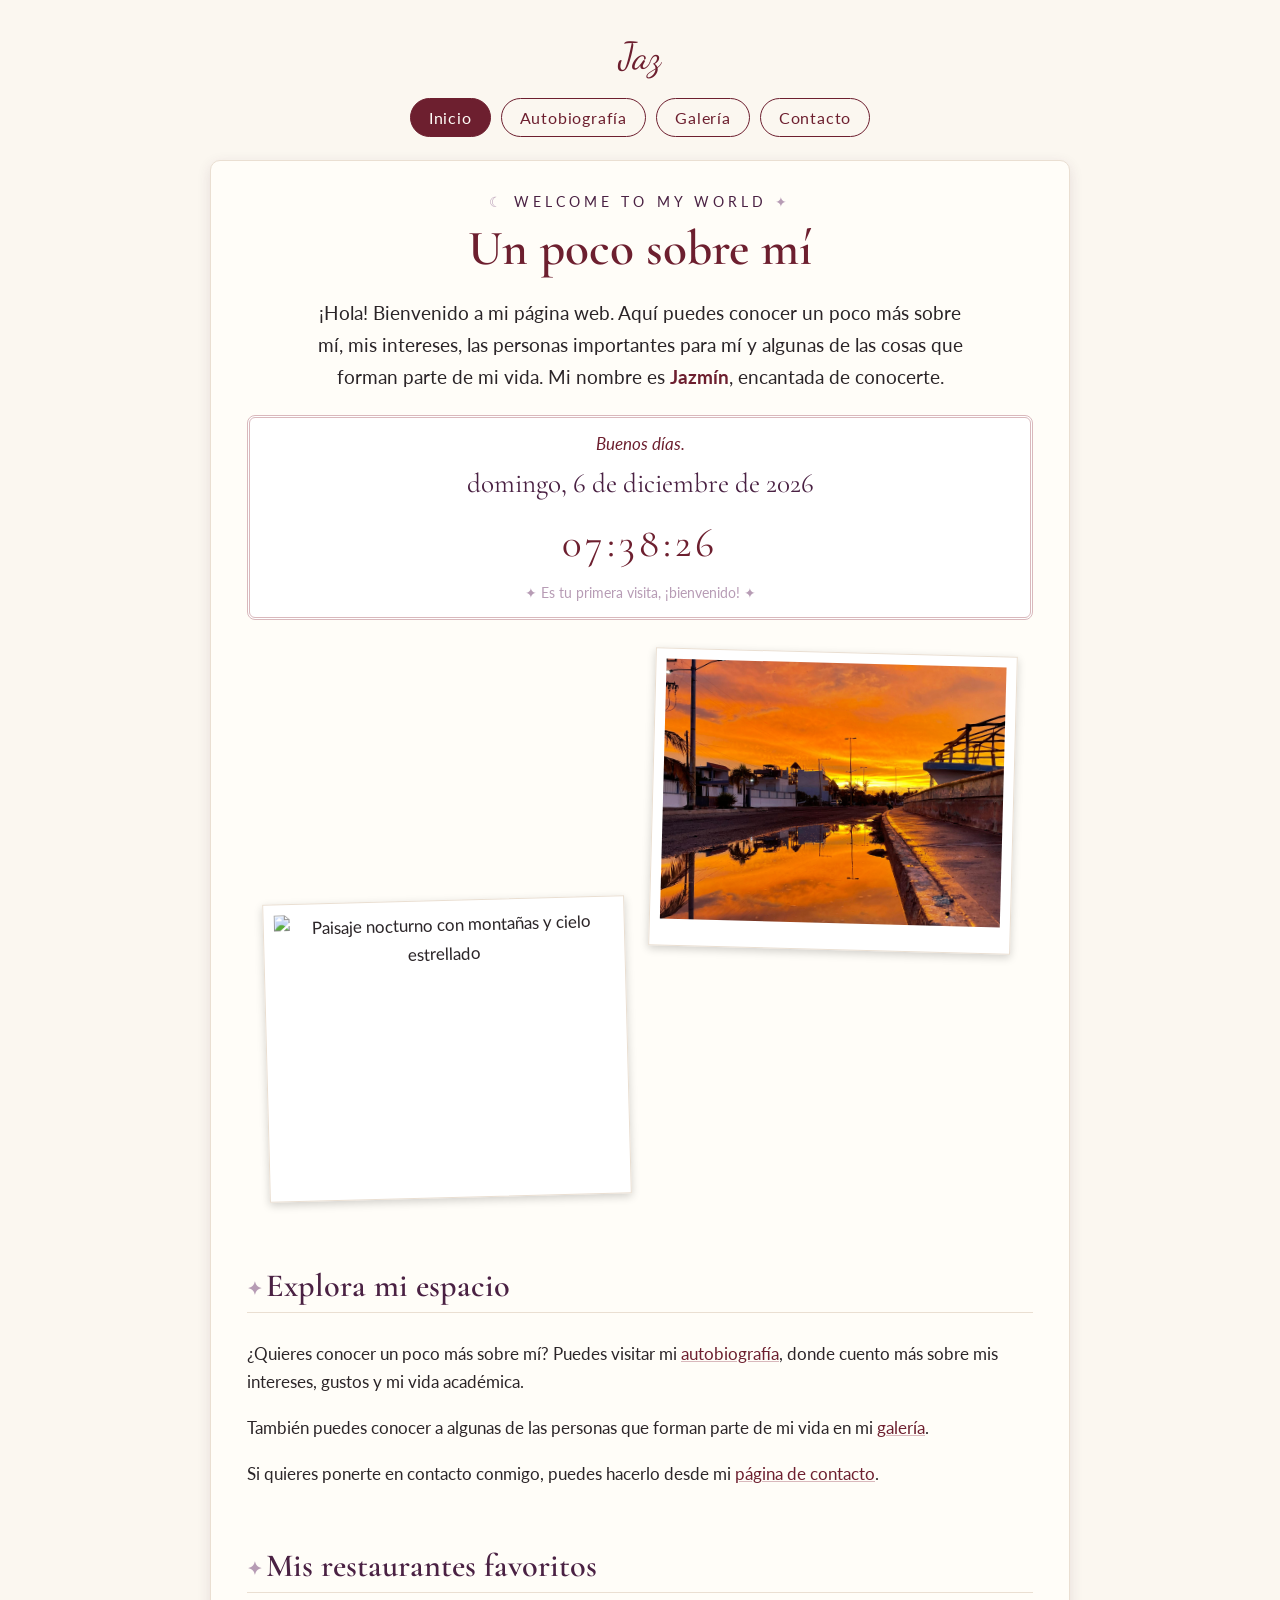
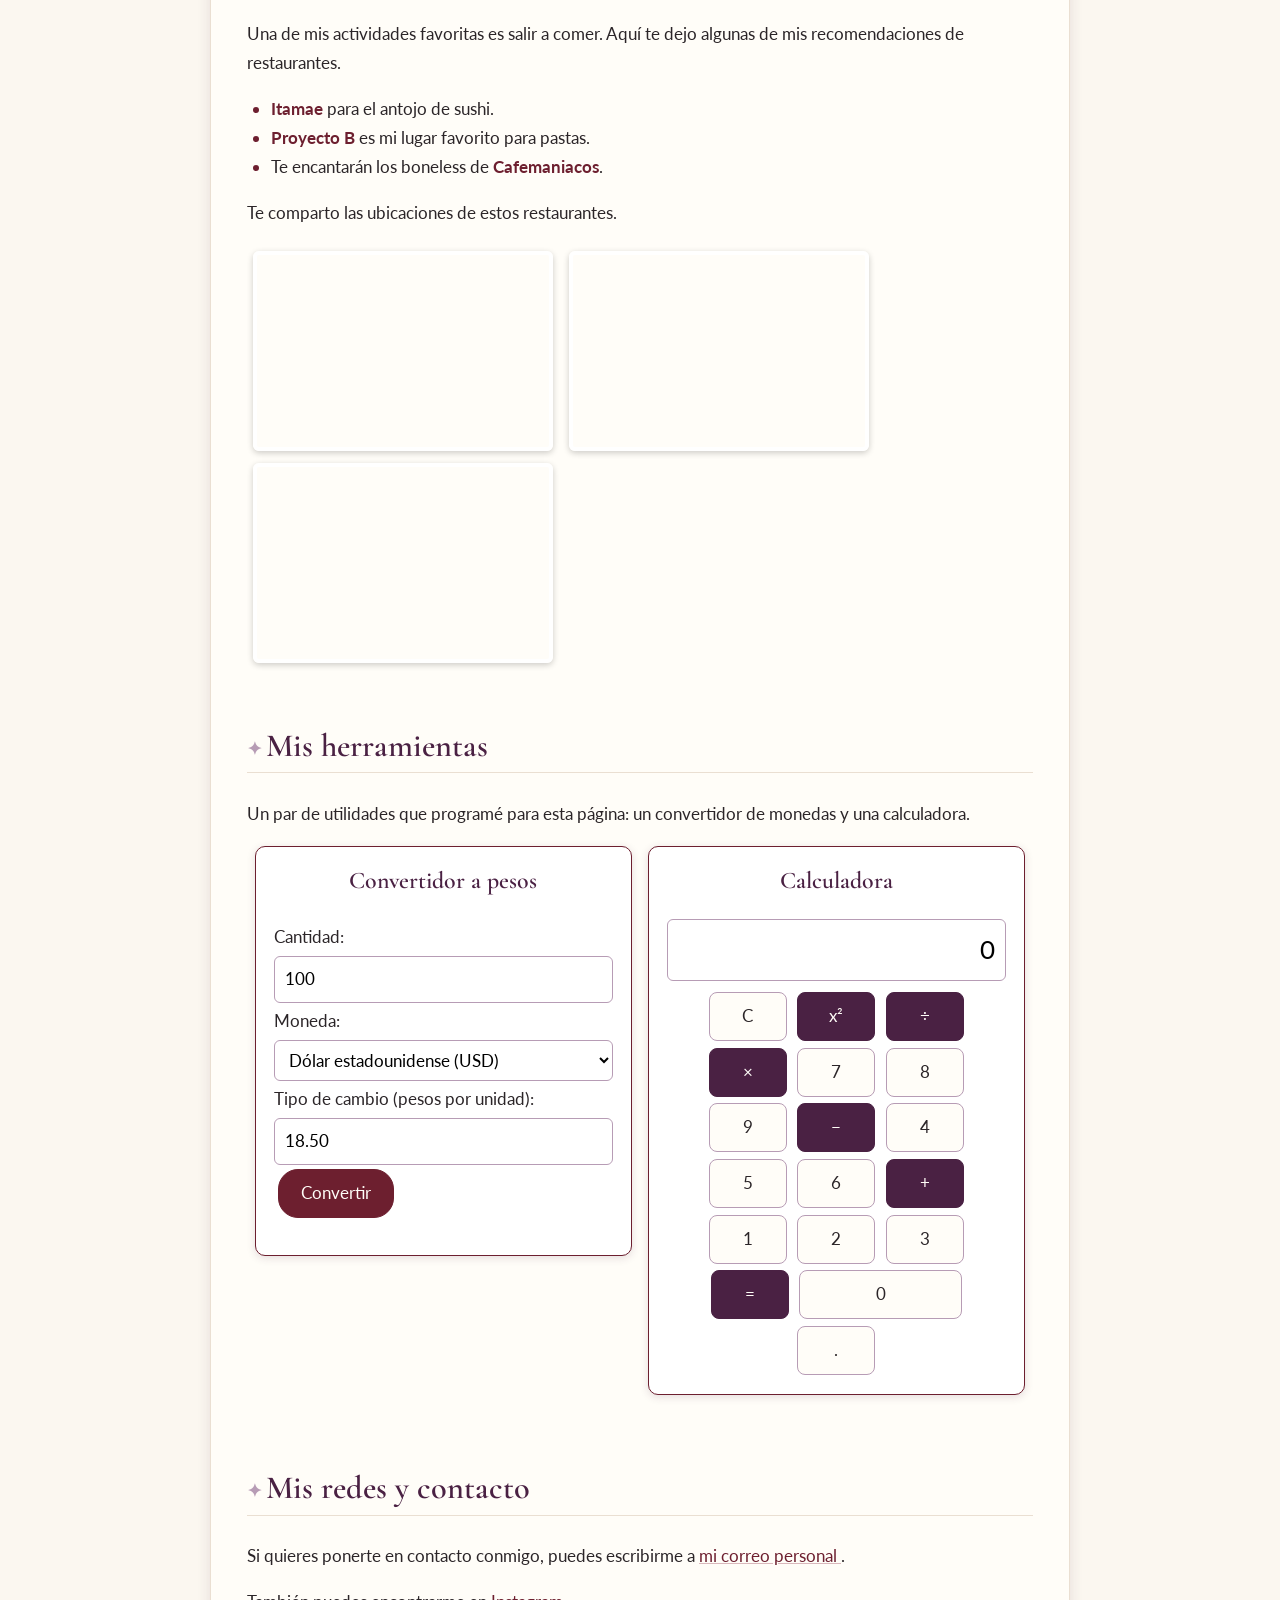
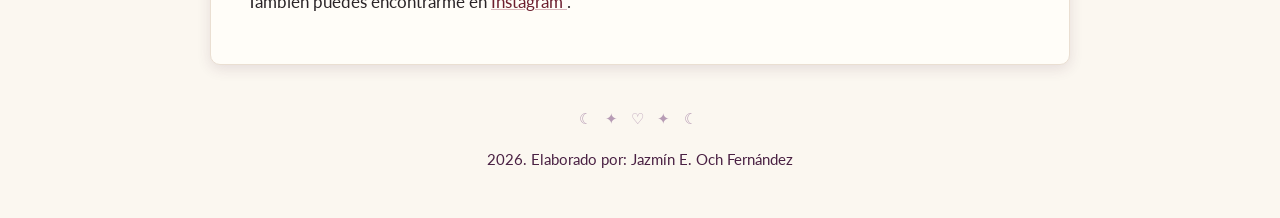
==== index.html @ 5e287802 "Add files via upload" ====
<!DOCTYPE html>
<html lang="es">

<head>

    <meta charset="UTF-8">
    <meta name="author" content="Jazmín E. Och Fernández">
    <meta name="viewport" content="width=device-width, initial-scale=1.0">
    
    <title>Jaz — Mi espacio</title>


    <link rel="preconnect" href="https://fonts.googleapis.com">
    <link href="https://fonts.googleapis.com/css2?family=Cormorant+Garamond:ital,wght@0,500;0,600;1,500&family=Dancing+Script:wght@600&family=Lato:wght@400;700&display=swap" rel="stylesheet">
    <link rel="stylesheet" type="text/css" href="estilo.css">
    <script type="text/javascript" src="script.js" defer></script>
</head>

<body>

    <header class="cabecera">
        <p class="marca">Jaz </p>
        <nav>
            <ul>
                <li><a href="index.html" class="activa">Inicio</a></li>
                <li><a href="autobiografia.html">Autobiografía</a></li>
                <li><a href="galery.html">Galería</a></li>
                <li><a href="contacto.html">Contacto</a></li>
            </ul>
        </nav>
    </header>

    <main class="contenedor">

            <p class="etiqueta">WELCOME TO MY WORLD</p>

            <h1>Un poco sobre mí</h1>

        <p class="bienvenida">
            ¡Hola! Bienvenido a mi página web.
            Aquí puedes conocer un poco más sobre mí, mis intereses,
            las personas importantes para mí y algunas de las cosas
            que forman parte de mi vida.
            Mi nombre es <strong>Jazmín</strong>, encantada de conocerte.
        </p>


                <section class="reloj">
            <p id="saludo"></p>
            <p id="fecha"></p>
            <p id="hora"></p>
            <p id="visitas"></p>
        </section>

        <section class="galeria">

            <div class="imagen">

                <img
                    src="https://images.unsplash.com/photo-1519608487953-e999c86e7455?auto=format&fit=crop&w=900&q=80"
                    alt="Paisaje nocturno con montañas y cielo estrellado"
                     width="500"             
                     height="350">


            </div>


            <div class="imagen">

                <img
                    width="500"
                    height="350"
                    src="media/mi-foto.jpeg"
                    alt="Imagen de mi autoría">


            </div>

        </section>


        <h2>Explora mi espacio</h2>

        <p>
            ¿Quieres conocer un poco más sobre mí?
            Puedes visitar mi
            <a href="autobiografia.html">autobiografía</a>,
            donde cuento más sobre mis intereses, gustos y mi vida académica.
        </p>

        <p>
            También puedes conocer a algunas de las personas que forman parte
            de mi vida en mi
            <a href="galery.html">galería</a>.
        </p>

        <p>
            Si quieres ponerte en contacto conmigo, puedes hacerlo desde mi
            <a href="contacto.html">página de contacto</a>.
        </p>


        <h2>Mis restaurantes favoritos</h2>

        <p>
            Una de mis actividades favoritas es salir a comer.
            Aquí te dejo algunas de mis recomendaciones de restaurantes.
        </p>
        <ul>
            <li><strong>Itamae</strong> para el antojo de sushi.</li>
            <li><strong>Proyecto B</strong> es mi lugar favorito para pastas.</li>
            <li>Te encantarán los boneless de <strong>Cafemaniacos</strong>.</li>
        </ul>

        <p>
            Te comparto las ubicaciones de estos restaurantes.
        </p>

        <iframe 
        src="https://www.google.com/maps/embed?pb=!1m18!1m12!1m3!1d3721.1677918383225!2d-88.15458222656211!3d21.14571978375464!2m3!1f0!2f0!3f0!3m2!1i1024!2i768!4f13.1!3m3!1m2!1s0x8f522b26569f0211%3A0xb43901bb1d232b8f!2sITAMAE%20SUSHI%20TIZIMIN!5e0!3m2!1ses-419!2smx!4v1788575658664!5m2!1ses-419!2smx" 
        width="300" 
        height="200" 
        style="border:0;" 
        title="Mapa de Itamae Sushi" allowfullscreen="" 
        loading="lazy" 
        referrerpolicy="strict-origin-when-cross-origin">
        </iframe>

        <iframe 
           src="https://www.google.com/maps/embed?pb=!1m18!1m12!1m3!1d3721.2004046691836!2d-88.15529252656208!3d21.144421483799483!2m3!1f0!2f0!3f0!3m2!1i1024!2i768!4f13.1!3m3!1m2!1s0x8f522be09eb9d9cf%3A0x3b274da14af0562b!2sProyecto%20B!5e0!3m2!1ses-419!2smx!4v1788575747002!5m2!1ses-419!2smx" 
           width="300" 
           height="200" 
           style="border:0;" 
           title="Mapa de Proyecto B" allowfullscreen="" 
           loading="lazy" 
           referrerpolicy="strict-origin-when-cross-origin">
        </iframe>

        <iframe 
           src="https://www.google.com/maps/embed?pb=!1m18!1m12!1m3!1d3721.3566675374177!2d-88.15519042656226!3d21.13819968401425!2m3!1f0!2f0!3f0!3m2!1i1024!2i768!4f13.1!3m3!1m2!1s0x8f522b23e8b515a1%3A0x67014888952acbad!2sCafemaniacos!5e0!3m2!1ses-419!2smx!4v1788575806707!5m2!1ses-419!2smx" 
           width="300" 
           height="200" 
           style="border:0;" 
           title="Mapa de Cafemaniacos" allowfullscreen="" 
           loading="lazy" 
           referrerpolicy="strict-origin-when-cross-origin">
        </iframe>


        <h2>Mis herramientas</h2>

        <p>
            Un par de utilidades que programé para esta página: un convertidor de
            monedas y una calculadora.
        </p>

        <div class="tarjeta" id="convertidor">
            <h3>Convertidor a pesos</h3>
            <label for="monto">Cantidad:</label>
            <input type="text" id="monto" value="100">
            <label for="moneda">Moneda:</label>
            <select id="moneda" onchange="cambiarTasa()">
                <option value="18.50">Dólar estadounidense (USD)</option>
                <option value="21.50">Euro (EUR)</option>
                <option value="24.50">Libra esterlina (GBP)</option>
            </select>
            <label for="tasa">Tipo de cambio (pesos por unidad):</label>
            <input type="text" id="tasa" value="18.50">
            <button type="button" onclick="convertir()">Convertir</button>
            <p id="resultado-conv"></p>
        </div>

        <div class="tarjeta" id="calculadora">
            <h3>Calculadora</h3>
            <input type="text" id="pantalla" value="0" readonly>
            <div class="teclas">
                <button type="button" onclick="limpiarCalc()">C</button>
                <button type="button" class="op" onclick="alCuadrado()">x²</button>
                <button type="button" class="op" onclick="operar('/')">÷</button>
                <button type="button" class="op" onclick="operar('*')">×</button>
                <button type="button" onclick="pulsar('7')">7</button>
                <button type="button" onclick="pulsar('8')">8</button>
                <button type="button" onclick="pulsar('9')">9</button>
                <button type="button" class="op" onclick="operar('-')">−</button>
                <button type="button" onclick="pulsar('4')">4</button>
                <button type="button" onclick="pulsar('5')">5</button>
                <button type="button" onclick="pulsar('6')">6</button>
                <button type="button" class="op" onclick="operar('+')">+</button>
                <button type="button" onclick="pulsar('1')">1</button>
                <button type="button" onclick="pulsar('2')">2</button>
                <button type="button" onclick="pulsar('3')">3</button>
                <button type="button" class="op" onclick="calcular()">=</button>
                <button type="button" class="cero" onclick="pulsar('0')">0</button>
                <button type="button" onclick="punto()">.</button>
            </div>
        </div>

        <div class="limpiar"></div>

        <h2>Mis redes y contacto</h2>

<p>
    Si quieres ponerte en contacto conmigo, puedes escribirme a
    <a href="mailto:fernandezjazmin075@gmail.com">
        mi correo personal
    </a>.
</p>

<p>
    También puedes encontrarme en
    <a href="https://www.instagram.com/fernjazmi" target="_blank">
        Instagram
    </a>.
</p>


    </main>

    <footer>
            <p>2026. Elaborado por: Jazmín E. Och Fernández</p>
        </footer>

</body>

</html>
---- estilo.css ----
/* ===== Paleta (variables CSS: cambiar un color aquí lo cambia en todo el sitio) ===== */
:root {
    --vino: #6d1f2f;
    --ciruela: #4a2143;
    --carbon: #2b2528;
    --marfil: #fbf7f0;
    --crema: #fffdf8;
    --beige: #eadfd2;
    --malva: #b79cb5;
    --rosa: #d9b8bc;
}

/* ===== Base ===== */
* { box-sizing: border-box; }

body {
    margin: 0;
    background-color: var(--marfil);
    color: var(--carbon);
    font-family: Lato, Arial, sans-serif;
    font-size: 17px;
    line-height: 1.7;
}

.contenedor {
    max-width: 860px;
    margin: 20px auto 30px auto;
    padding: 30px 36px;
    background-color: var(--crema);
    border: 1px solid var(--beige);
    border-radius: 10px;
    box-shadow: 0 4px 14px rgba(74, 33, 67, 0.12);
}

/* ===== Cabecera y menú ===== */
.cabecera {
    max-width: 860px;
    margin: 25px auto 0 auto;
    text-align: center;
}

.marca {
    margin: 0;
    font-family: 'Dancing Script', cursive;
    font-size: 2.2em;
    color: var(--vino);
}

nav ul { list-style: none; margin: 6px 0 0 0; padding: 0; }
nav li { display: inline; }

nav a {
    display: inline-block;
    margin: 3px;
    padding: 5px 18px;
    border: 1px solid var(--vino);
    border-radius: 20px;
    color: var(--vino);
    text-decoration: none;
    font-size: 0.95em;
    letter-spacing: 0.05em;
}

nav a:hover, nav a.activa {
    background-color: var(--vino);
    color: var(--crema);
}

/* ===== Títulos y texto ===== */
h1, h2, h3 {
    font-family: 'Cormorant Garamond', Georgia, serif;
    font-weight: 600;
    line-height: 1.2;
}

h1 { text-align: center; font-size: 2.9em; color: var(--vino); margin: 0.1em 0 0.4em 0; }

h2 {
    font-size: 1.9em;
    color: var(--ciruela);
    margin-top: 1.8em;
    padding-bottom: 0.2em;
    border-bottom: 1px solid var(--beige);
}

/* ===== La parte del simbolo fue sacado con IA como parte de la estética ===== */
h2::before { content: "✦ "; font-size: 0.55em; color: var(--malva); vertical-align: middle; }
h3 { font-size: 1.4em; color: var(--ciruela); }

.etiqueta {
    text-align: center;
    margin: 0;
    font-size: 0.8em;
    letter-spacing: 0.3em;
    color: var(--ciruela);
}
.etiqueta::before { content: "☾ "; color: var(--malva); }
.etiqueta::after { content: " ✦"; color: var(--malva); }

.bienvenida { max-width: 650px; margin: 0 auto; text-align: center; font-size: 1.1em; }

strong { color: var(--vino); }
a { color: var(--vino); text-decoration-color: var(--rosa); }
a:hover { color: var(--ciruela); }
ul { padding-left: 1.4em; }
li::marker { color: var(--vino); }

/* ===== Imágenes, video, audio y mapas ===== */
img { max-width: 100%; height: auto; }

.galeria { text-align: center; margin: 20px 0; }

.imagen {
    display: inline-block;
    width: 46%;
    margin: 10px;
    padding: 10px 10px 26px 10px;
    background-color: #fff;
    border: 1px solid var(--beige);
    box-shadow: 0 3px 8px rgba(0, 0, 0, 0.18);
}
.imagen:nth-child(odd) { transform: rotate(-1.5deg); }
.imagen:nth-child(even) { transform: rotate(1.5deg); }
.imagen img { display: block; width: 100%; height: 260px; object-fit: cover; }

main > img {
    display: block;
    margin: 18px auto;
    padding: 10px 10px 26px 10px;
    background-color: #fff;
    border: 1px solid var(--beige);
    box-shadow: 0 3px 8px rgba(0, 0, 0, 0.18);
}

video { display: block; max-width: 100%; height: auto; margin: 12px 0; border-radius: 8px; border: 1px solid var(--beige); }
audio { display: block; width: 100%; margin: 12px 0; }

iframe {
    max-width: 100%;
    margin: 6px;
    vertical-align: top;
    border: 4px solid #fff !important;
    border-radius: 6px;
    box-shadow: 0 2px 6px rgba(0, 0, 0, 0.2);
}

/* ===== Reloj de la portada ===== */
.reloj {
    margin: 22px 0;
    padding: 10px 14px;
    text-align: center;
    background-color: #fff;
    border: 3px double var(--rosa);
    border-radius: 8px;
}
.reloj p { margin: 2px 0; }
#saludo { color: var(--vino); font-style: italic; }
#fecha { font-family: 'Cormorant Garamond', Georgia, serif; font-size: 1.6em; color: var(--ciruela); }
#hora { font-family: 'Cormorant Garamond', Georgia, serif; font-size: 2.4em; letter-spacing: 0.1em; color: var(--vino); }
#visitas { font-size: 0.85em; color: var(--malva); }

/* ===== Tarjetas (convertidor y calculadora) ===== */
.tarjeta {
    float: left;
    width: 48%;
    margin: 0 1% 16px 1%;
    padding: 6px 18px 16px 18px;
    background-color: #fff;
    border: 1px solid var(--vino);
    border-radius: 10px;
    box-shadow: 0 2px 8px rgba(74, 33, 67, 0.15);
}
.tarjeta h3 { margin-top: 0.6em; text-align: center; }
.limpiar { clear: both; }

#resultado-conv { margin-top: 10px; text-align: center; }

#pantalla { text-align: right; font-size: 1.5em; margin-bottom: 8px; }
.teclas { text-align: center; }
.teclas button {
    width: 23%;
    margin: 1%;
    padding: 9px 0;
    background-color: var(--crema);
    color: var(--carbon);
    border: 1px solid var(--malva);
    border-radius: 8px;
}
.teclas button:hover { background-color: var(--beige); }
.teclas .op { background-color: var(--ciruela); color: var(--crema); border-color: var(--ciruela); }
.teclas .op:hover { background-color: var(--vino); }
.teclas .cero { width: 48%; }

/* ===== Formularios ===== */
fieldset { margin: 0 0 18px 0; padding: 10px 18px 14px 18px; border: 1px solid var(--rosa); border-radius: 8px; }
legend { padding: 0 8px; font-family: 'Cormorant Garamond', Georgia, serif; font-size: 1.3em; color: var(--vino); }
label { display: inline-block; margin: 4px 14px 4px 0; }

input[type="text"], input[list], select, textarea {
    width: 100%;
    max-width: 440px;
    padding: 8px 10px;
    background-color: #fff;
    border: 1px solid var(--malva);
    border-radius: 6px;
    font: inherit;
}
input:focus, select:focus, textarea:focus { outline: 2px solid var(--rosa); }
input[type="radio"], input[type="checkbox"] { accent-color: var(--vino); }

button, input[type="submit"] {
    margin: 4px;
    padding: 9px 22px;
    background-color: var(--vino);
    color: var(--crema);
    border: 1px solid var(--vino);
    border-radius: 20px;
    font: inherit;
    cursor: pointer;
}
button:hover { background-color: var(--ciruela); border-color: var(--ciruela); }
button:disabled { background-color: var(--malva); border-color: var(--malva); cursor: default; }
button.secundario { background-color: transparent; color: var(--vino); }
button.secundario:hover { background-color: var(--beige); }

.error { display: block; min-height: 1.3em; font-size: 0.88em; font-style: italic; color: var(--vino); }
.exito { margin-top: 14px; padding: 10px 16px; background-color: #f6ecee; border-left: 4px solid var(--vino); border-radius: 6px; }
#contador { font-size: 0.85em; color: var(--malva); }

/* ===== Cuestionario ===== */
.pregunta {
    margin: 14px 0;
    padding: 8px 18px;
    background-color: #fff;
    border: 1px solid var(--beige);
    border-left: 4px solid var(--ciruela);
    border-radius: 8px;
}
.pregunta p { margin: 0.3em 0; }
.pregunta label { display: block; margin: 2px 0; }
.resp { display: block; font-size: 0.92em; }
.bien { color: var(--ciruela); font-weight: bold; }
.mal { color: var(--vino); font-weight: bold; }

/* ===== Tabla de la galería ===== */
table { width: 100%; margin: 15px 0; border-collapse: collapse; background-color: var(--crema); }
th, td { padding: 12px; border: 1px solid var(--beige); text-align: center; vertical-align: top; font-size: 0.95em; }
th { background-color: var(--ciruela); color: var(--crema); font-family: 'Cormorant Garamond', Georgia, serif; font-size: 1.4em; font-weight: 600; }
td.categoria { width: 90px; vertical-align: middle; background-color: #f6ecee; color: var(--vino); font-family: 'Cormorant Garamond', Georgia, serif; font-size: 1.3em; font-weight: 600; }
td img { width: 100%; max-width: 200px; margin-bottom: 6px; border: 6px solid #fff; box-shadow: 0 2px 6px rgba(0, 0, 0, 0.25); }

/* ===== Pie de página. La parte del simbolo fue sacado con IA como parte de la estética ===== */
footer { padding: 10px 10px 30px 10px; text-align: center; font-size: 0.9em; color: var(--ciruela); }
footer::before { content: "☾ ✦ ♡ ✦ ☾"; display: block; letter-spacing: 0.3em; color: var(--malva); }

/* ===== Pantallas pequeñas ===== */
@media (max-width: 700px) {
    .contenedor { margin: 15px 8px; padding: 20px 16px; }
    .tarjeta { float: none; width: 100%; margin: 0 0 16px 0; }
    .imagen { width: 90%; }
    td.categoria { width: auto; }
}
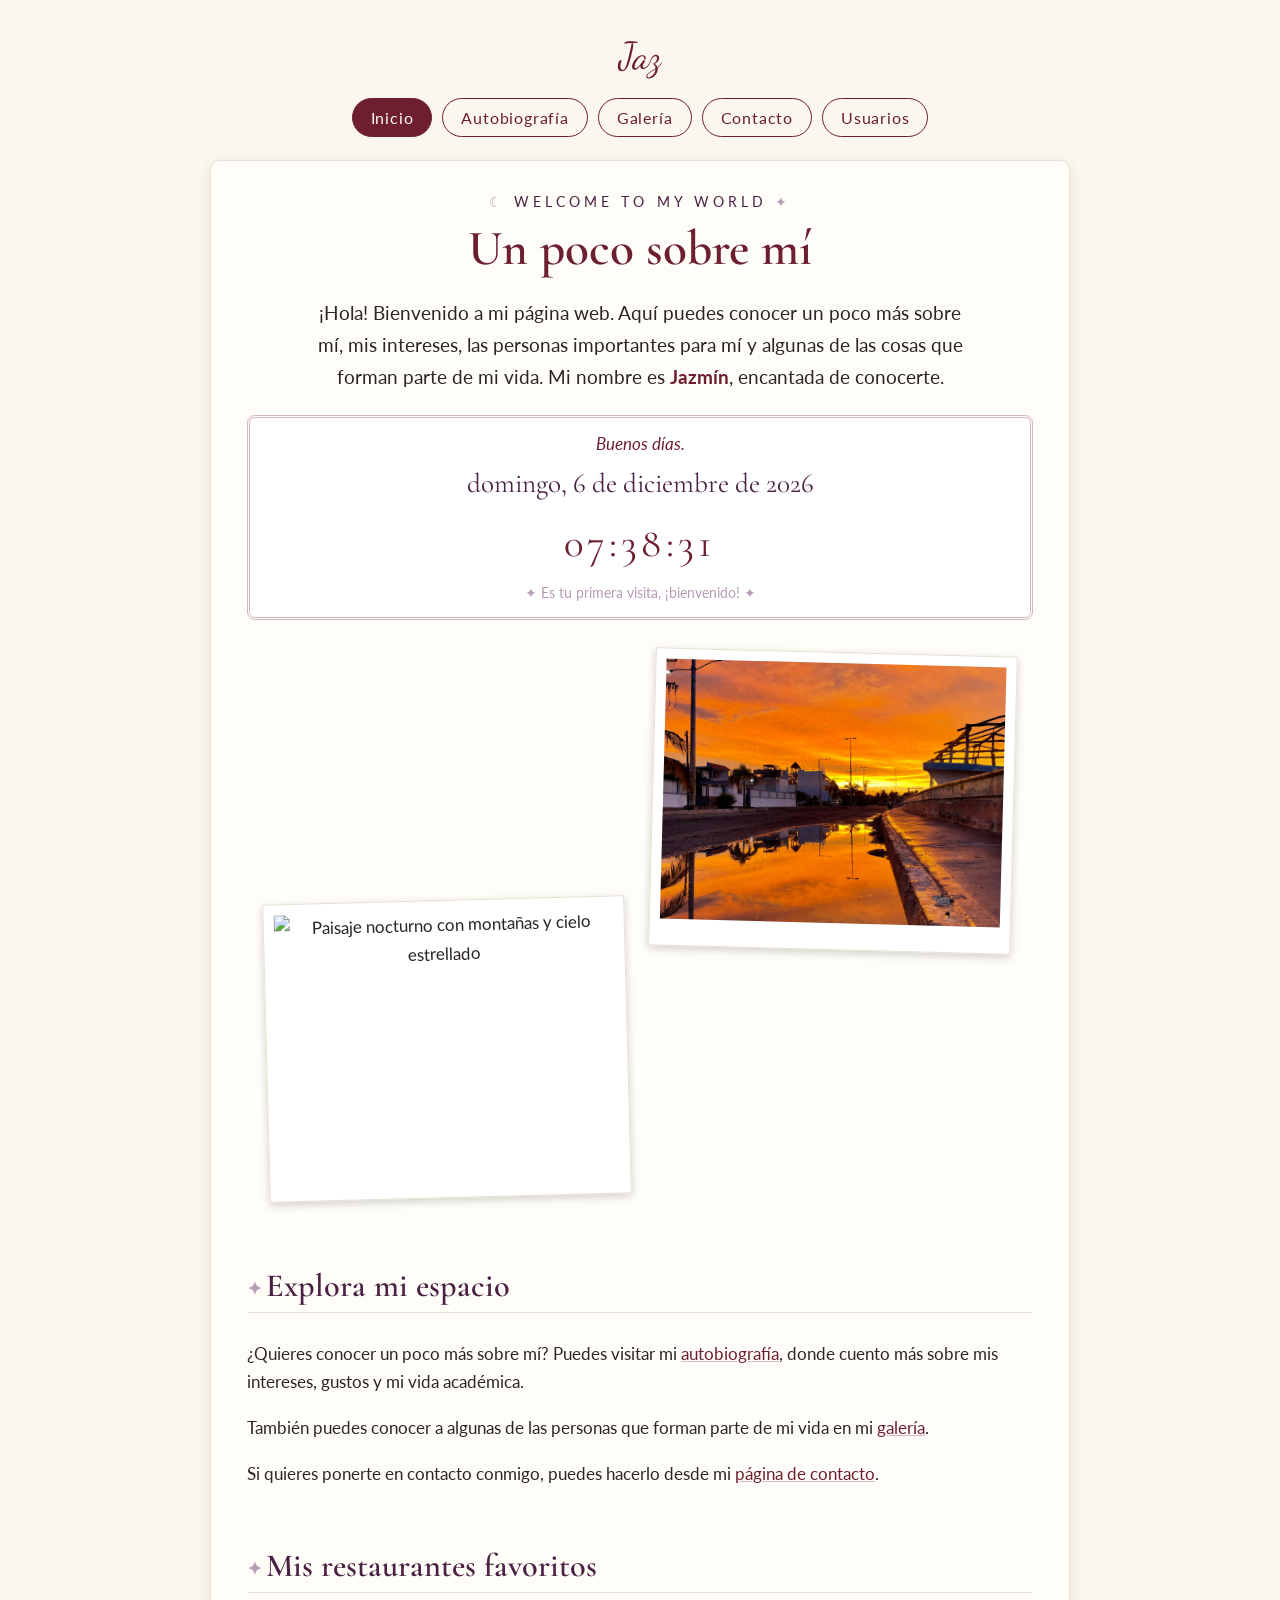
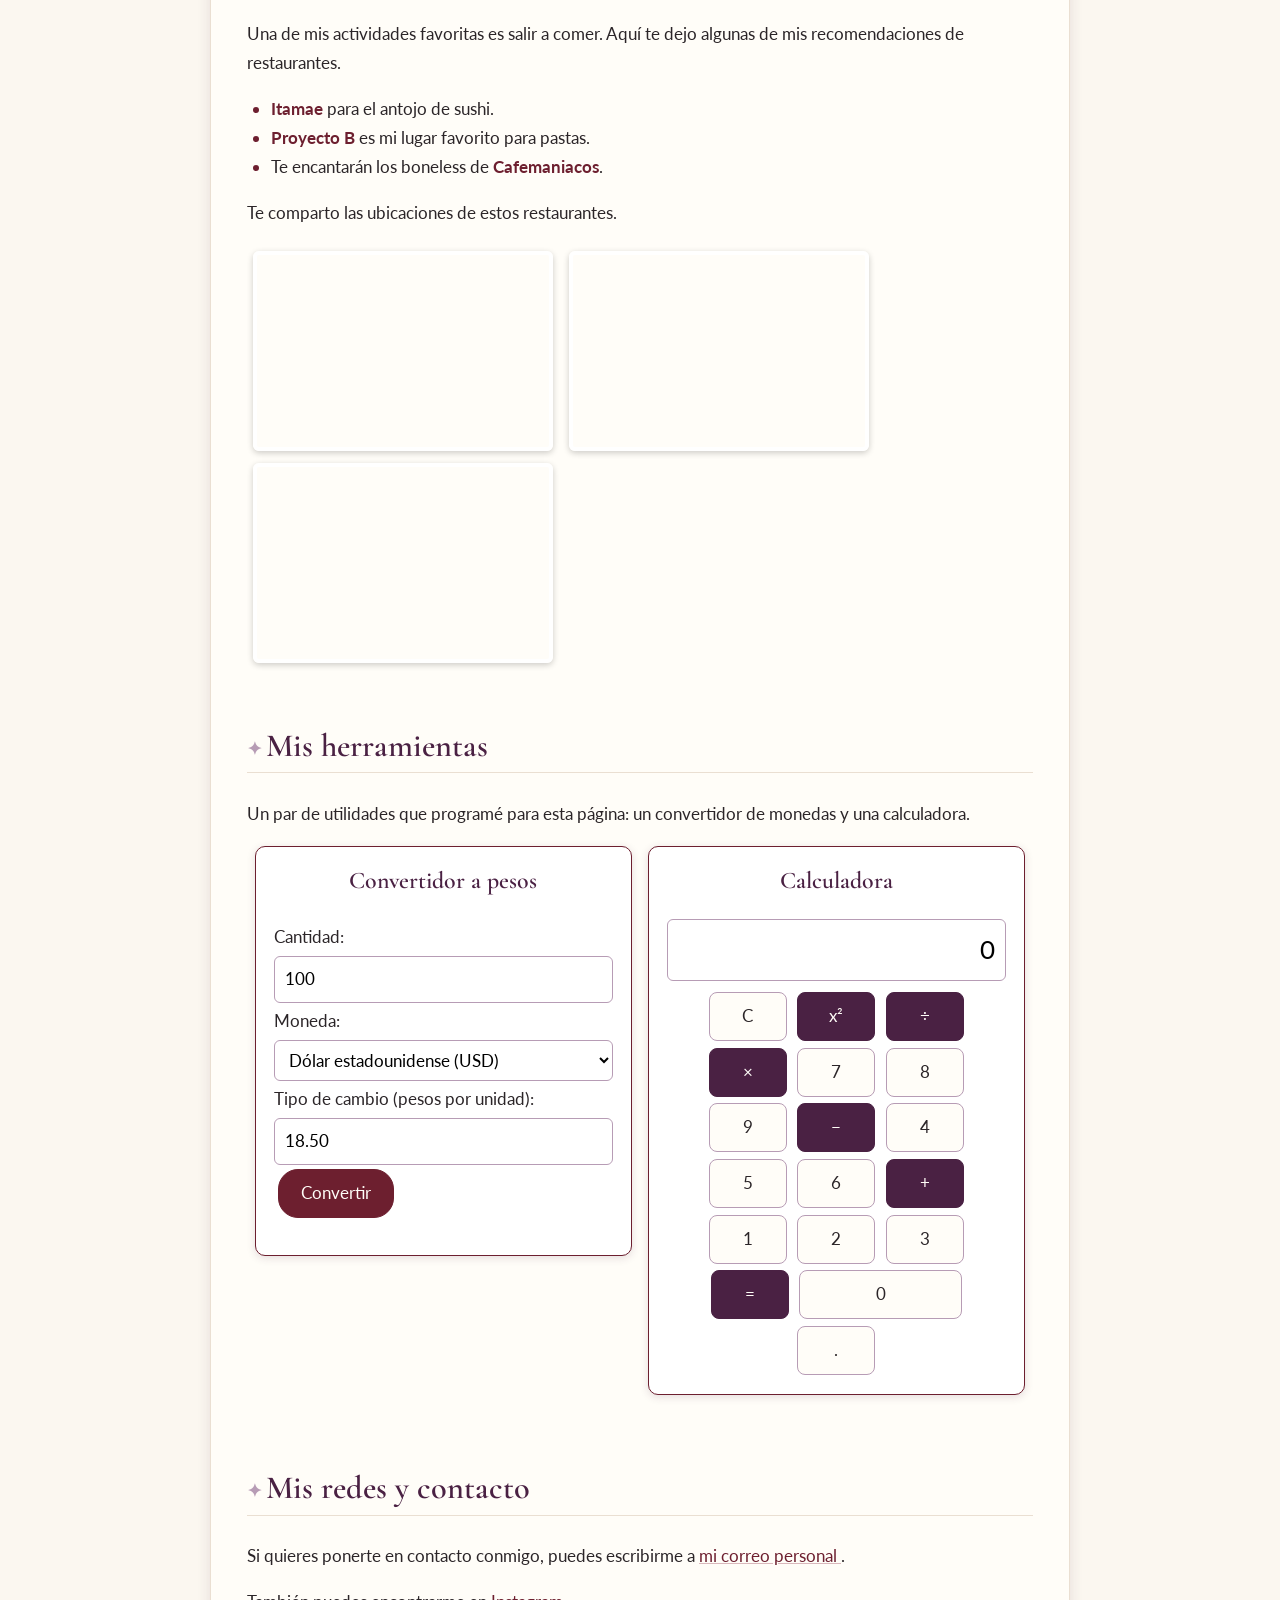
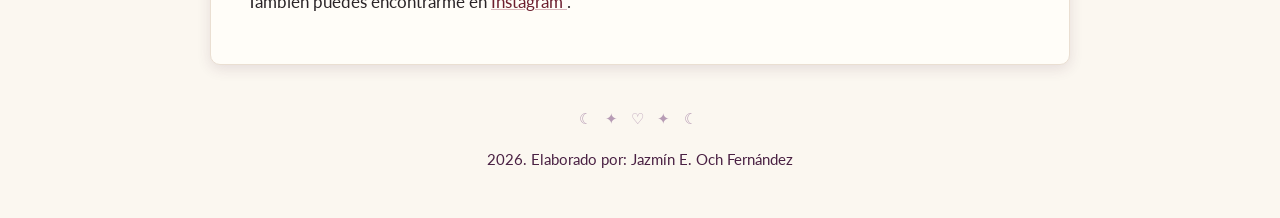
==== commit 8e01e866: "Add files via upload Módulo de gestión de usuarios con PHP y MySQL" ====
--- a/index.html
+++ b/index.html
@@ -26,6 +26,7 @@
                 <li><a href="autobiografia.html">Autobiografía</a></li>
                 <li><a href="galery.html">Galería</a></li>
                 <li><a href="contacto.html">Contacto</a></li>
+                <li><a href="login.php">Usuarios</a></li>
             </ul>
         </nav>
     </header>
--- a/estilo.css
+++ b/estilo.css
@@ -196,7 +196,7 @@
 legend { padding: 0 8px; font-family: 'Cormorant Garamond', Georgia, serif; font-size: 1.3em; color: var(--vino); }
 label { display: inline-block; margin: 4px 14px 4px 0; }
 
-input[type="text"], input[list], select, textarea {
+input[type="text"], input[type="password"], input[type="email"], input[list], select, textarea {
     width: 100%;
     max-width: 440px;
     padding: 8px 10px;
@@ -249,6 +249,42 @@
 td.categoria { width: 90px; vertical-align: middle; background-color: #f6ecee; color: var(--vino); font-family: 'Cormorant Garamond', Georgia, serif; font-size: 1.3em; font-weight: 600; }
 td img { width: 100%; max-width: 200px; margin-bottom: 6px; border: 6px solid #fff; box-shadow: 0 2px 6px rgba(0, 0, 0, 0.25); }
 
+/* ===== Módulo de usuarios ===== */
+.acceso { max-width: 520px; margin: 0 auto; }
+.alerta { margin: 14px 0; padding: 10px 16px; background-color: #fbeff0; border-left: 4px solid var(--vino); border-radius: 6px; color: var(--vino); }
+.sesion { margin: 8px 0 0 0; font-size: 0.9em; color: var(--ciruela); }
+.nota { font-size: 0.88em; font-style: italic; color: var(--ciruela); }
+
+.fuerza { display: block; font-size: 0.85em; }
+.f1 { color: var(--vino); }
+.f2 { color: #a0603a; }
+.f3, .f4 { color: var(--ciruela); font-weight: bold; }
+
+a.boton {
+    display: inline-block;
+    margin: 4px;
+    padding: 9px 22px;
+    background-color: var(--vino);
+    color: var(--crema);
+    border: 1px solid var(--vino);
+    border-radius: 20px;
+    text-decoration: none;
+}
+a.boton:hover { background-color: var(--ciruela); border-color: var(--ciruela); color: var(--crema); }
+a.boton.secundario { background-color: transparent; color: var(--vino); }
+a.boton.secundario:hover { background-color: var(--beige); color: var(--vino); }
+.chico, a.boton.chico { margin: 2px; padding: 4px 14px; font-size: 0.85em; }
+button.peligro { background-color: transparent; color: var(--vino); }
+button.peligro:hover { background-color: var(--vino); color: var(--crema); }
+
+.tabla-desliza { overflow-x: auto; }
+table.usuarios th { font-size: 1.15em; }
+table.usuarios td { vertical-align: middle; }
+table.usuarios tr:nth-child(odd) td { background-color: #fff; }
+table.usuarios tr.yo td { background-color: #f6ecee; }
+td.acciones { white-space: nowrap; }
+td.acciones form { display: inline; }
+
 /* ===== Pie de página. La parte del simbolo fue sacado con IA como parte de la estética ===== */
 footer { padding: 10px 10px 30px 10px; text-align: center; font-size: 0.9em; color: var(--ciruela); }
 footer::before { content: "☾ ✦ ♡ ✦ ☾"; display: block; letter-spacing: 0.3em; color: var(--malva); }
